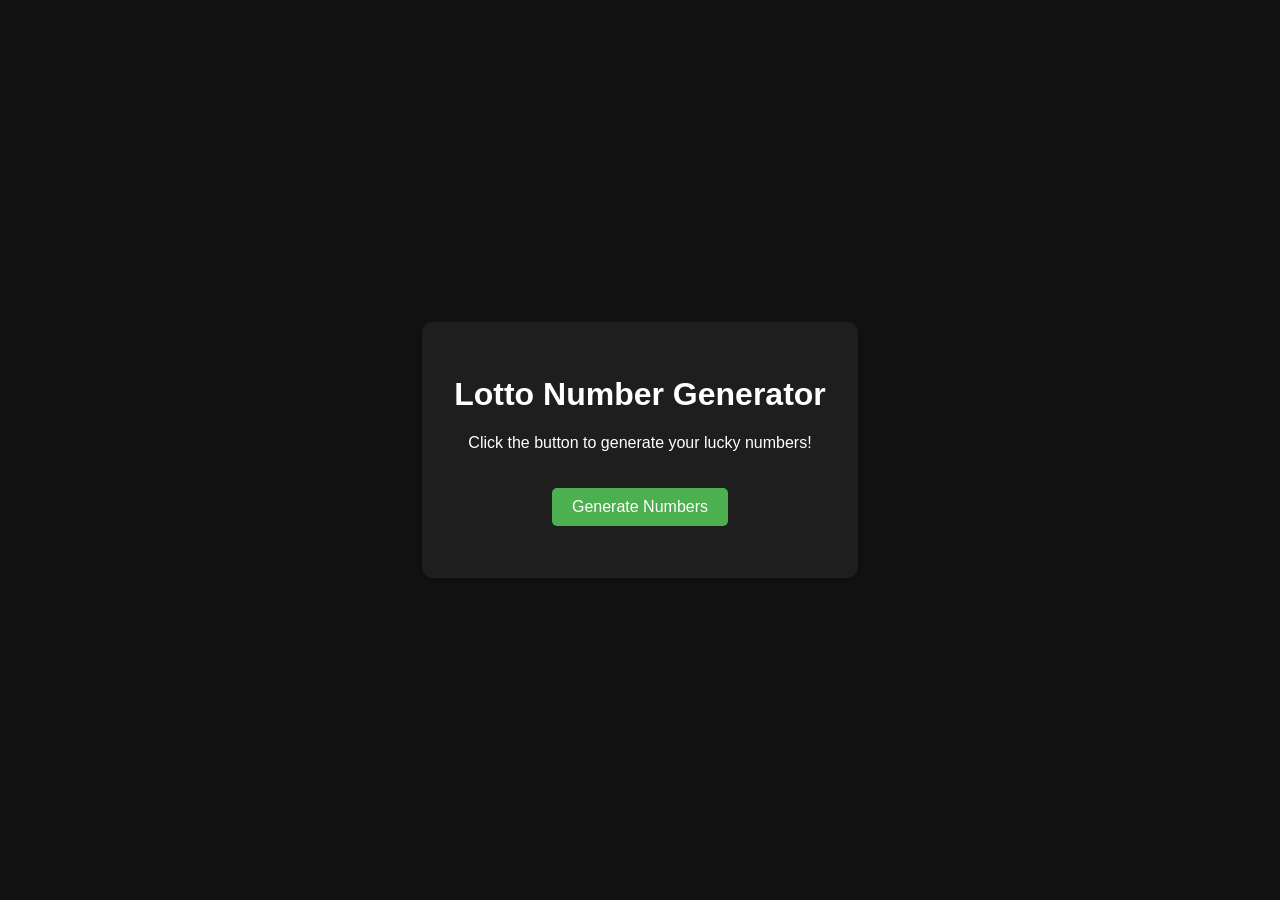
==== index.html @ f91c02c8 "chore: apply current working changes" ====
<!DOCTYPE html>
<html lang="en">
<head>
    <meta charset="UTF-8">
    <meta name="viewport" content="width=device-width, initial-scale=1.0">
    <title>Lotto Number Generator</title>
    <link rel="stylesheet" href="style.css">
</head>
<body>
    <div class="container">
        <h1>Lotto Number Generator</h1>
        <p>Click the button to generate your lucky numbers!</p>
        <button id="generator-btn">Generate Numbers</button>
        <lotto-numbers></lotto-numbers>
    </div>
    <script src="main.js"></script>
</body>
</html>
---- style.css ----
body {
    background-color: #121212;
    color: #ffffff;
    font-family: 'Segoe UI', Tahoma, Geneva, Verdana, sans-serif;
    display: flex;
    justify-content: center;
    align-items: center;
    height: 100vh;
    margin: 0;
    text-align: center;
}

.container {
    padding: 2rem;
    border-radius: 10px;
    background-color: #1e1e1e;
    box-shadow: 0 4px 8px rgba(0, 0, 0, 0.3);
}

#generator-btn {
    background-color: #4CAF50;
    color: white;
    padding: 10px 20px;
    border: none;
    border-radius: 5px;
    cursor: pointer;
    font-size: 16px;
    margin-top: 20px;
    transition: background-color 0.3s;
}

#generator-btn:hover {
    background-color: #45a049;
}

lotto-numbers .numbers-container {
    display: flex;
    justify-content: center;
    gap: 10px;
    margin-top: 20px;
}

lotto-numbers .number-circle {
    width: 50px;
    height: 50px;
    border-radius: 50%;
    background-color: #333;
    display: flex;
    justify-content: center;
    align-items: center;
    font-size: 20px;
    font-weight: bold;
    box-shadow: 0 2px 4px rgba(0, 0, 0, 0.2);
}
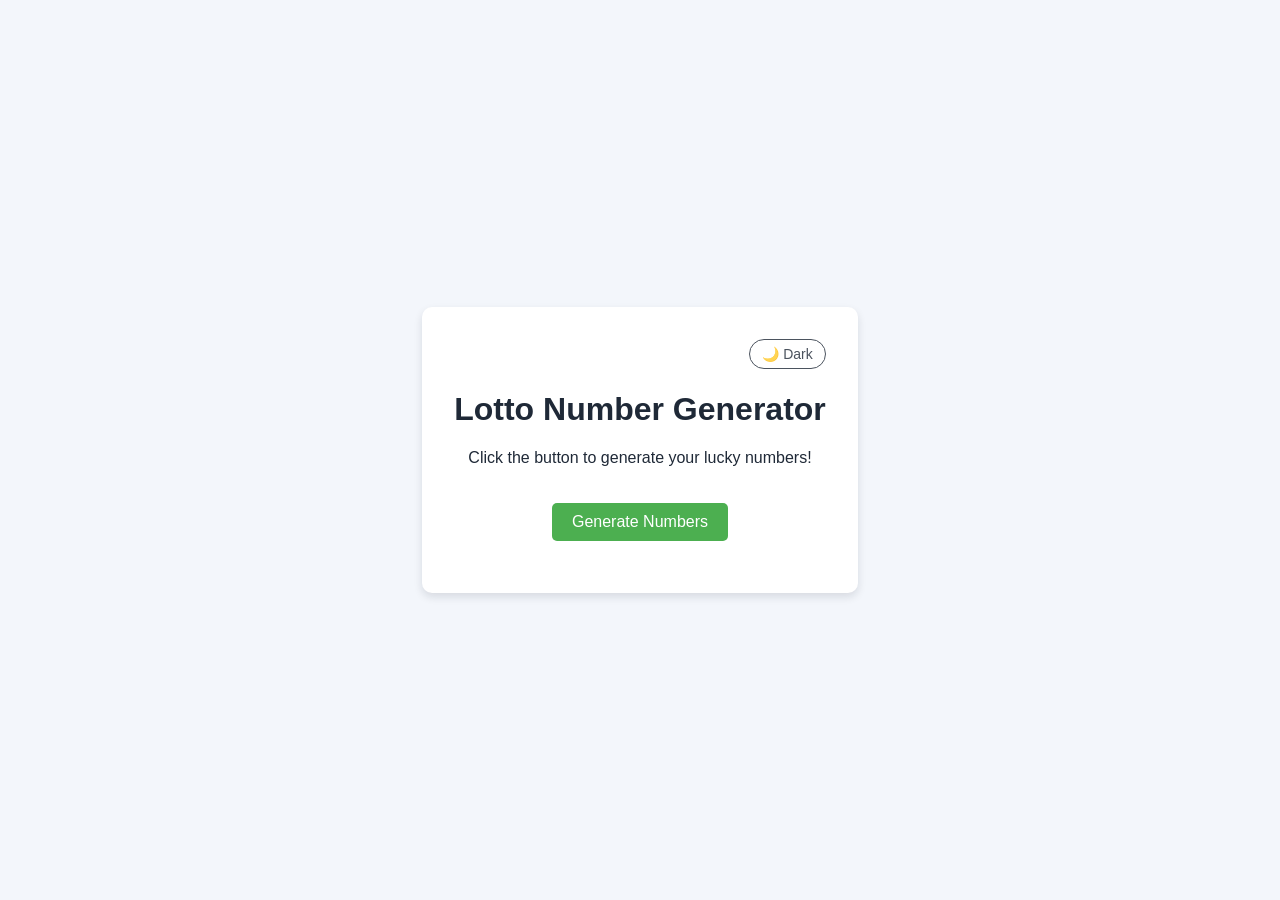
==== commit 8a790775: "feat: add light and dark theme toggle" ====
--- a/index.html
+++ b/index.html
@@ -9,6 +9,9 @@
 </head>
 <body>
     <div class="container">
+        <div class="theme-row">
+            <button id="theme-toggle-btn" type="button" aria-label="Toggle theme">🌙 Dark</button>
+        </div>
         <h1>Lotto Number Generator</h1>
         <p>Click the button to generate your lucky numbers!</p>
         <button id="generator-btn">Generate Numbers</button>
--- a/style.css
+++ b/style.css
@@ -1,7 +1,25 @@
+
+:root {
+    --bg-color: #f3f6fb;
+    --text-color: #1f2937;
+    --card-bg: #ffffff;
+    --shadow-color: rgba(15, 23, 42, 0.12);
+    --ball-bg: #e5e7eb;
+    --ball-text: #111827;
+}
+
+body.dark-mode {
+    --bg-color: #121212;
+    --text-color: #ffffff;
+    --card-bg: #1e1e1e;
+    --shadow-color: rgba(0, 0, 0, 0.3);
+    --ball-bg: #333333;
+    --ball-text: #ffffff;
+}
 
 body {
-    background-color: #121212;
-    color: #ffffff;
+    background-color: var(--bg-color);
+    color: var(--text-color);
     font-family: 'Segoe UI', Tahoma, Geneva, Verdana, sans-serif;
     display: flex;
     justify-content: center;
@@ -9,13 +27,15 @@
     height: 100vh;
     margin: 0;
     text-align: center;
+    transition: background-color 0.2s ease, color 0.2s ease;
 }
 
 .container {
     padding: 2rem;
     border-radius: 10px;
-    background-color: #1e1e1e;
-    box-shadow: 0 4px 8px rgba(0, 0, 0, 0.3);
+    background-color: var(--card-bg);
+    box-shadow: 0 4px 8px var(--shadow-color);
+    transition: background-color 0.2s ease, box-shadow 0.2s ease;
 }
 
 #generator-btn {
@@ -34,22 +54,24 @@
     background-color: #45a049;
 }
 
-lotto-numbers .numbers-container {
+.theme-row {
     display: flex;
-    justify-content: center;
-    gap: 10px;
-    margin-top: 20px;
+    justify-content: flex-end;
 }
 
-lotto-numbers .number-circle {
-    width: 50px;
-    height: 50px;
-    border-radius: 50%;
-    background-color: #333;
-    display: flex;
-    justify-content: center;
-    align-items: center;
-    font-size: 20px;
-    font-weight: bold;
-    box-shadow: 0 2px 4px rgba(0, 0, 0, 0.2);
+#theme-toggle-btn {
+    background-color: transparent;
+    color: var(--text-color);
+    border: 1px solid var(--text-color);
+    border-radius: 9999px;
+    cursor: pointer;
+    font-size: 14px;
+    padding: 6px 12px;
+    opacity: 0.8;
+    transition: background-color 0.2s ease, opacity 0.2s ease;
 }
+
+#theme-toggle-btn:hover {
+    background-color: rgba(127, 127, 127, 0.18);
+    opacity: 1;
+}
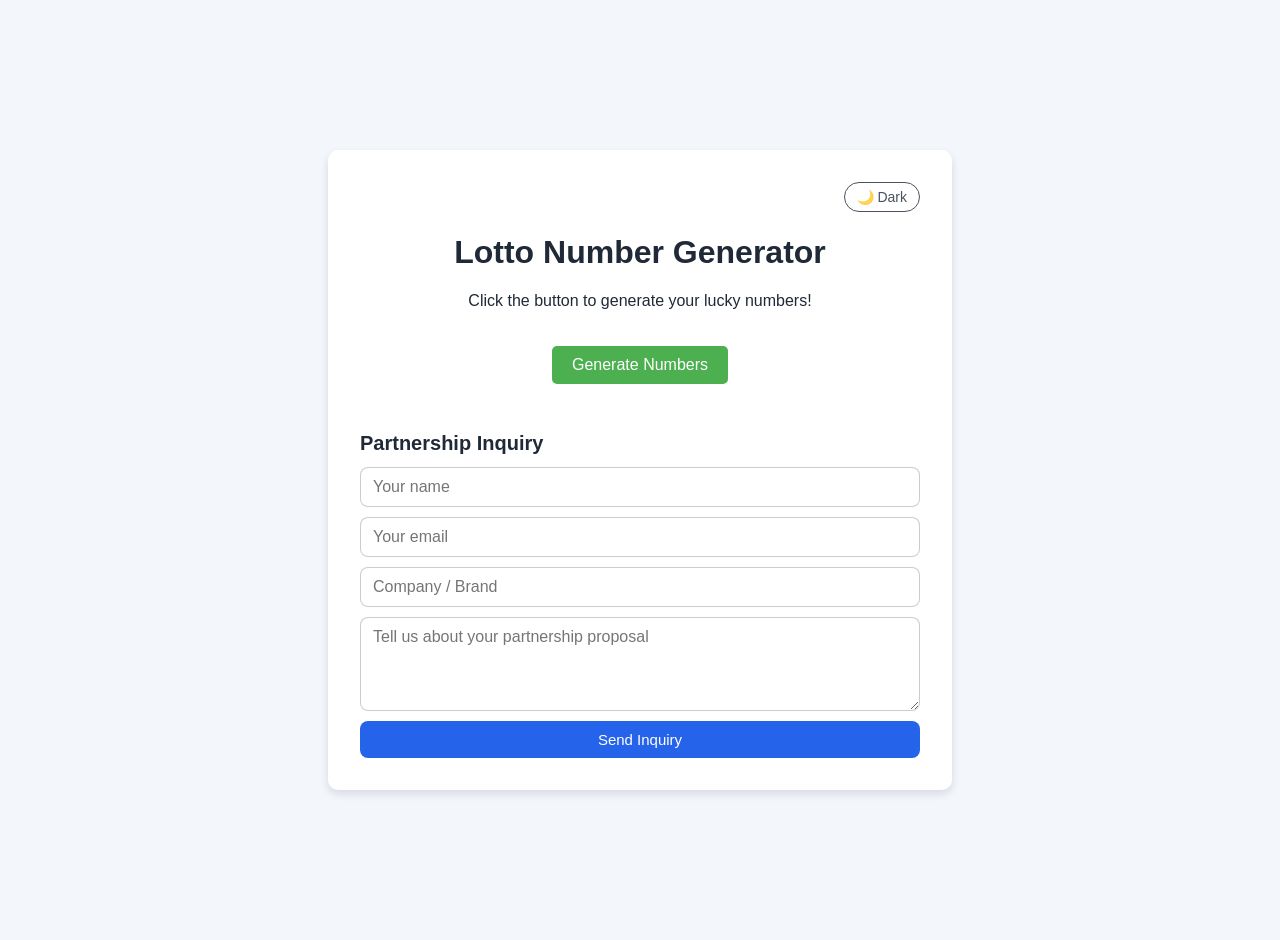
==== commit 3f58def1: "feat: add Formspree partnership inquiry form" ====
--- a/index.html
+++ b/index.html
@@ -16,6 +16,18 @@
         <p>Click the button to generate your lucky numbers!</p>
         <button id="generator-btn">Generate Numbers</button>
         <lotto-numbers></lotto-numbers>
+
+        <section class="inquiry-section">
+            <h2>Partnership Inquiry</h2>
+            <form class="inquiry-form" action="https://formspree.io/f/mjgawqqo" method="POST">
+                <input type="text" name="name" placeholder="Your name" required>
+                <input type="email" name="email" placeholder="Your email" required>
+                <input type="text" name="company" placeholder="Company / Brand">
+                <textarea name="message" placeholder="Tell us about your partnership proposal" rows="4" required></textarea>
+                <input type="hidden" name="_subject" value="New partnership inquiry">
+                <button type="submit">Send Inquiry</button>
+            </form>
+        </section>
     </div>
     <script src="main.js"></script>
 </body>
--- a/style.css
+++ b/style.css
@@ -24,13 +24,16 @@
     display: flex;
     justify-content: center;
     align-items: center;
-    height: 100vh;
+    min-height: 100vh;
     margin: 0;
+    padding: 20px;
     text-align: center;
     transition: background-color 0.2s ease, color 0.2s ease;
 }
 
 .container {
+    width: 100%;
+    max-width: 560px;
     padding: 2rem;
     border-radius: 10px;
     background-color: var(--card-bg);
@@ -75,3 +78,48 @@
     background-color: rgba(127, 127, 127, 0.18);
     opacity: 1;
 }
+
+.inquiry-section {
+    margin-top: 28px;
+    text-align: left;
+}
+
+.inquiry-section h2 {
+    margin: 0 0 12px 0;
+    font-size: 20px;
+}
+
+.inquiry-form {
+    display: grid;
+    gap: 10px;
+}
+
+.inquiry-form input,
+.inquiry-form textarea {
+    width: 100%;
+    box-sizing: border-box;
+    border: 1px solid rgba(127, 127, 127, 0.4);
+    border-radius: 8px;
+    padding: 10px 12px;
+    font: inherit;
+    color: var(--text-color);
+    background-color: var(--card-bg);
+}
+
+.inquiry-form textarea {
+    resize: vertical;
+}
+
+.inquiry-form button {
+    background-color: #2563eb;
+    color: #fff;
+    border: none;
+    border-radius: 8px;
+    padding: 10px 14px;
+    font-size: 15px;
+    cursor: pointer;
+}
+
+.inquiry-form button:hover {
+    background-color: #1d4ed8;
+}
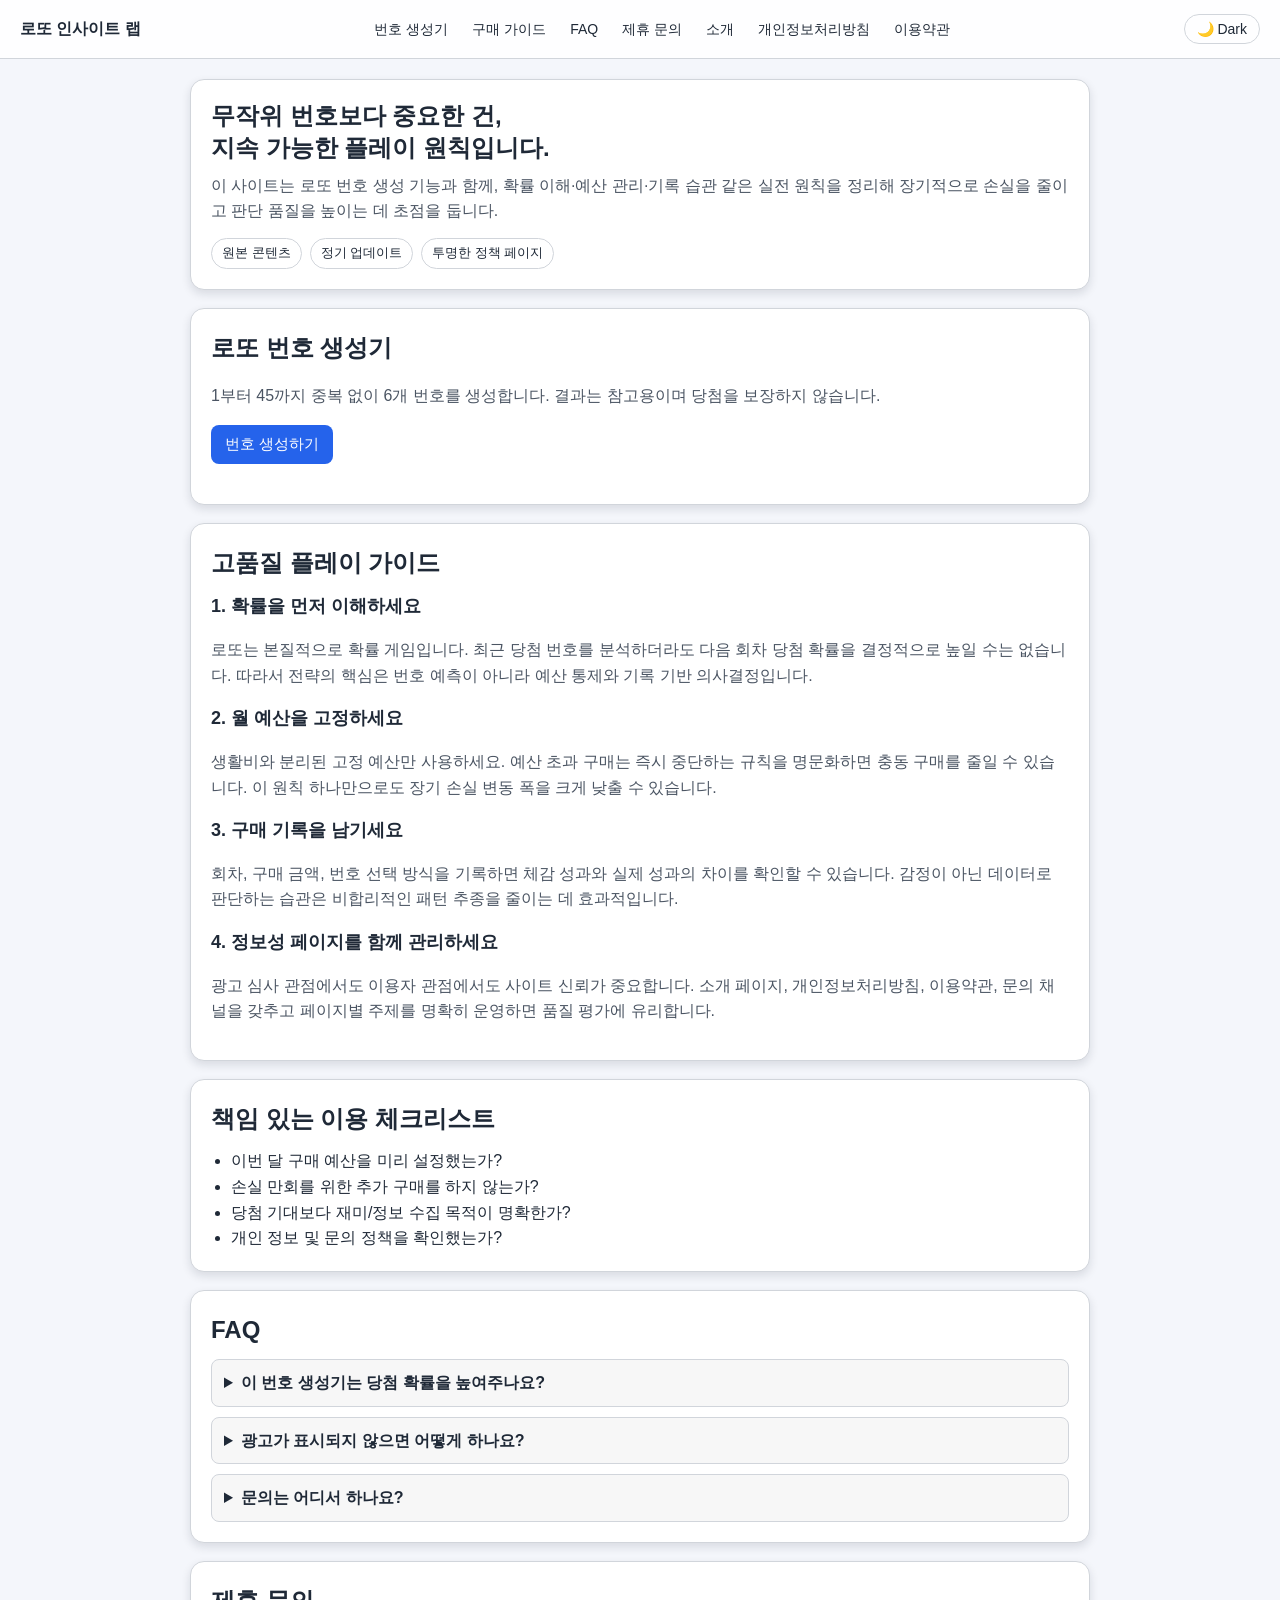
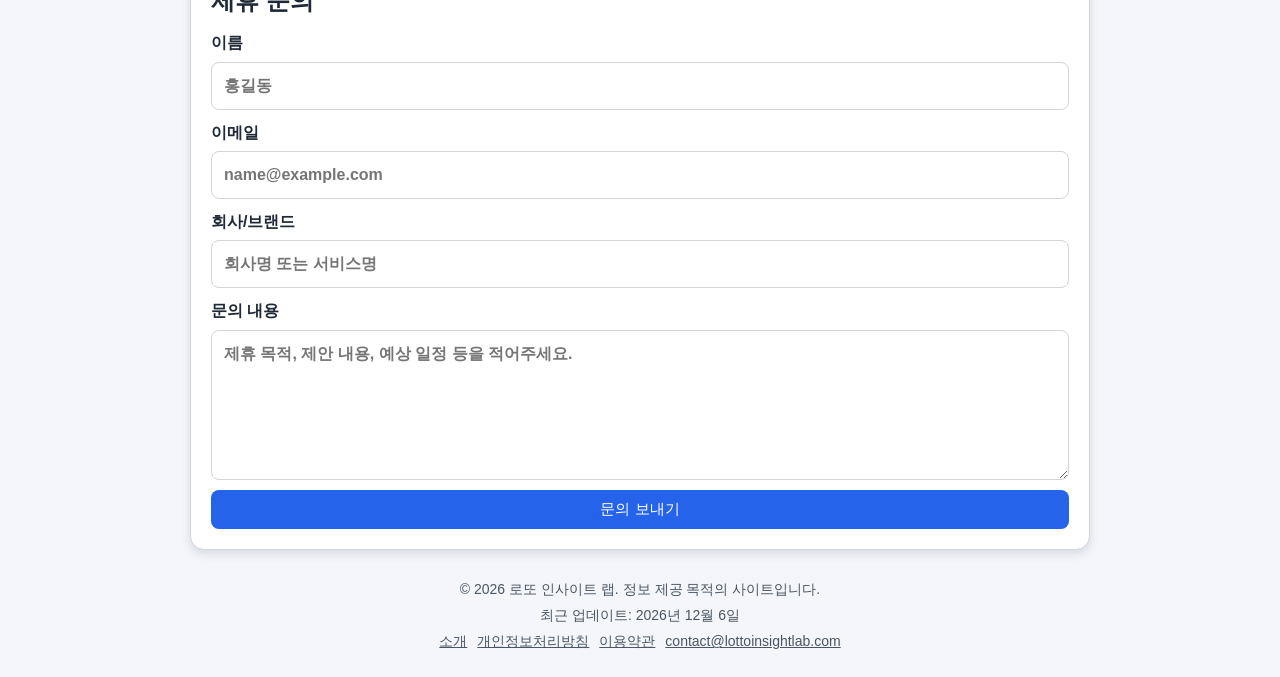
==== commit d0e9cf21: "feat: rebuild site quality structure for AdSense readiness" ====
--- a/index.html
+++ b/index.html
@@ -1,34 +1,148 @@
 
 <!DOCTYPE html>
-<html lang="en">
+<html lang="ko">
 <head>
     <meta charset="UTF-8">
     <meta name="viewport" content="width=device-width, initial-scale=1.0">
-    <title>Lotto Number Generator</title>
+    <title>로또 인사이트 랩 | 데이터 기반 로또 정보와 생성기</title>
+    <meta name="description" content="로또 번호 생성기, 확률 이해 가이드, 자금 관리 체크리스트를 제공하는 정보형 사이트입니다.">
+    <meta name="google-adsense-account" content="ca-pub-9512119373013148">
+    <script async src="https://pagead2.googlesyndication.com/pagead/js/adsbygoogle.js?client=ca-pub-9512119373013148" crossorigin="anonymous"></script>
     <link rel="stylesheet" href="style.css">
 </head>
 <body>
-    <div class="container">
-        <div class="theme-row">
-            <button id="theme-toggle-btn" type="button" aria-label="Toggle theme">🌙 Dark</button>
-        </div>
-        <h1>Lotto Number Generator</h1>
-        <p>Click the button to generate your lucky numbers!</p>
-        <button id="generator-btn">Generate Numbers</button>
-        <lotto-numbers></lotto-numbers>
+    <header class="site-header">
+        <a class="brand" href="index.html">로또 인사이트 랩</a>
+        <nav class="main-nav" aria-label="주요 메뉴">
+            <a href="#tool">번호 생성기</a>
+            <a href="#guide">구매 가이드</a>
+            <a href="#faq">FAQ</a>
+            <a href="#inquiry">제휴 문의</a>
+            <a href="about.html">소개</a>
+            <a href="privacy.html">개인정보처리방침</a>
+            <a href="terms.html">이용약관</a>
+        </nav>
+        <button id="theme-toggle-btn" class="theme-toggle-btn" type="button" aria-label="Toggle theme">🌙 Dark</button>
+    </header>
 
-        <section class="inquiry-section">
-            <h2>Partnership Inquiry</h2>
+    <main class="container">
+        <section class="hero">
+            <h1>무작위 번호보다 중요한 건, <br>지속 가능한 플레이 원칙입니다.</h1>
+            <p>
+                이 사이트는 로또 번호 생성 기능과 함께, 확률 이해·예산 관리·기록 습관 같은
+                실전 원칙을 정리해 장기적으로 손실을 줄이고 판단 품질을 높이는 데 초점을 둡니다.
+            </p>
+            <div class="hero-badges">
+                <span>원본 콘텐츠</span>
+                <span>정기 업데이트</span>
+                <span>투명한 정책 페이지</span>
+            </div>
+        </section>
+
+        <section id="tool" class="panel">
+            <h2>로또 번호 생성기</h2>
+            <p>1부터 45까지 중복 없이 6개 번호를 생성합니다. 결과는 참고용이며 당첨을 보장하지 않습니다.</p>
+            <button id="generator-btn" class="primary-btn" type="button">번호 생성하기</button>
+            <lotto-numbers></lotto-numbers>
+        </section>
+
+        <section id="guide" class="panel">
+            <h2>고품질 플레이 가이드</h2>
+            <article>
+                <h3>1. 확률을 먼저 이해하세요</h3>
+                <p>
+                    로또는 본질적으로 확률 게임입니다. 최근 당첨 번호를 분석하더라도
+                    다음 회차 당첨 확률을 결정적으로 높일 수는 없습니다. 따라서 전략의 핵심은
+                    번호 예측이 아니라 예산 통제와 기록 기반 의사결정입니다.
+                </p>
+            </article>
+            <article>
+                <h3>2. 월 예산을 고정하세요</h3>
+                <p>
+                    생활비와 분리된 고정 예산만 사용하세요. 예산 초과 구매는 즉시 중단하는 규칙을
+                    명문화하면 충동 구매를 줄일 수 있습니다. 이 원칙 하나만으로도 장기 손실 변동 폭을
+                    크게 낮출 수 있습니다.
+                </p>
+            </article>
+            <article>
+                <h3>3. 구매 기록을 남기세요</h3>
+                <p>
+                    회차, 구매 금액, 번호 선택 방식을 기록하면 체감 성과와 실제 성과의 차이를 확인할 수 있습니다.
+                    감정이 아닌 데이터로 판단하는 습관은 비합리적인 패턴 추종을 줄이는 데 효과적입니다.
+                </p>
+            </article>
+            <article>
+                <h3>4. 정보성 페이지를 함께 관리하세요</h3>
+                <p>
+                    광고 심사 관점에서도 이용자 관점에서도 사이트 신뢰가 중요합니다.
+                    소개 페이지, 개인정보처리방침, 이용약관, 문의 채널을 갖추고
+                    페이지별 주제를 명확히 운영하면 품질 평가에 유리합니다.
+                </p>
+            </article>
+        </section>
+
+        <section class="panel">
+            <h2>책임 있는 이용 체크리스트</h2>
+            <ul class="check-list">
+                <li>이번 달 구매 예산을 미리 설정했는가?</li>
+                <li>손실 만회를 위한 추가 구매를 하지 않는가?</li>
+                <li>당첨 기대보다 재미/정보 수집 목적이 명확한가?</li>
+                <li>개인 정보 및 문의 정책을 확인했는가?</li>
+            </ul>
+        </section>
+
+        <section id="faq" class="panel">
+            <h2>FAQ</h2>
+            <details>
+                <summary>이 번호 생성기는 당첨 확률을 높여주나요?</summary>
+                <p>아니요. 무작위 생성 도구이며 특정 번호의 우위를 보장하지 않습니다.</p>
+            </details>
+            <details>
+                <summary>광고가 표시되지 않으면 어떻게 하나요?</summary>
+                <p>애드센스 심사 상태, 트래픽, 계정 정책, 광고 제한 설정에 따라 표시 여부가 달라질 수 있습니다.</p>
+            </details>
+            <details>
+                <summary>문의는 어디서 하나요?</summary>
+                <p>아래 제휴 문의 폼으로 전달해 주세요. 영업일 기준으로 확인 후 답변합니다.</p>
+            </details>
+        </section>
+
+        <section id="inquiry" class="panel inquiry-section">
+            <h2>제휴 문의</h2>
             <form class="inquiry-form" action="https://formspree.io/f/mjgawqqo" method="POST">
-                <input type="text" name="name" placeholder="Your name" required>
-                <input type="email" name="email" placeholder="Your email" required>
-                <input type="text" name="company" placeholder="Company / Brand">
-                <textarea name="message" placeholder="Tell us about your partnership proposal" rows="4" required></textarea>
+                <label>
+                    이름
+                    <input type="text" name="name" placeholder="홍길동" required>
+                </label>
+                <label>
+                    이메일
+                    <input type="email" name="email" placeholder="name@example.com" required>
+                </label>
+                <label>
+                    회사/브랜드
+                    <input type="text" name="company" placeholder="회사명 또는 서비스명">
+                </label>
+                <label>
+                    문의 내용
+                    <textarea name="message" placeholder="제휴 목적, 제안 내용, 예상 일정 등을 적어주세요." rows="5" required></textarea>
+                </label>
                 <input type="hidden" name="_subject" value="New partnership inquiry">
-                <button type="submit">Send Inquiry</button>
+                <button type="submit" class="primary-btn">문의 보내기</button>
             </form>
         </section>
-    </div>
+    </main>
+
+    <footer class="site-footer">
+        <p>© <span id="current-year"></span> 로또 인사이트 랩. 정보 제공 목적의 사이트입니다.</p>
+        <p>최근 업데이트: <span id="last-updated"></span></p>
+        <p class="footer-links">
+            <a href="about.html">소개</a>
+            <a href="privacy.html">개인정보처리방침</a>
+            <a href="terms.html">이용약관</a>
+            <a href="mailto:contact@lottoinsightlab.com">contact@lottoinsightlab.com</a>
+        </p>
+    </footer>
+
     <script src="main.js"></script>
 </body>
 </html>
--- a/style.css
+++ b/style.css
@@ -1,92 +1,192 @@
 
 :root {
-    --bg-color: #f3f6fb;
+    --bg-color: #f4f6fb;
     --text-color: #1f2937;
+    --muted-text: #4b5563;
     --card-bg: #ffffff;
     --shadow-color: rgba(15, 23, 42, 0.12);
     --ball-bg: #e5e7eb;
     --ball-text: #111827;
+    --line-color: #d1d5db;
+    --accent-color: #2563eb;
+    --accent-hover: #1d4ed8;
+    --header-bg: rgba(255, 255, 255, 0.88);
 }
 
 body.dark-mode {
-    --bg-color: #121212;
-    --text-color: #ffffff;
-    --card-bg: #1e1e1e;
-    --shadow-color: rgba(0, 0, 0, 0.3);
-    --ball-bg: #333333;
-    --ball-text: #ffffff;
+    --bg-color: #0f172a;
+    --text-color: #e5e7eb;
+    --muted-text: #cbd5e1;
+    --card-bg: #111827;
+    --shadow-color: rgba(2, 6, 23, 0.5);
+    --ball-bg: #1f2937;
+    --ball-text: #f9fafb;
+    --line-color: #334155;
+    --accent-color: #3b82f6;
+    --accent-hover: #60a5fa;
+    --header-bg: rgba(15, 23, 42, 0.88);
+}
+
+* {
+    box-sizing: border-box;
+}
+
+html, body {
+    margin: 0;
+    padding: 0;
 }
 
 body {
     background-color: var(--bg-color);
     color: var(--text-color);
-    font-family: 'Segoe UI', Tahoma, Geneva, Verdana, sans-serif;
-    display: flex;
+    font-family: "Noto Sans KR", "Apple SD Gothic Neo", "Malgun Gothic", sans-serif;
+    line-height: 1.6;
+    transition: background-color 0.2s ease, color 0.2s ease;
+}
+
+a {
+    color: inherit;
+}
+
+.site-header {
+    position: sticky;
+    top: 0;
+    z-index: 30;
+    display: flex;
+    align-items: center;
+    justify-content: space-between;
+    gap: 16px;
+    padding: 14px 20px;
+    border-bottom: 1px solid var(--line-color);
+    background-color: var(--header-bg);
+    backdrop-filter: blur(8px);
+}
+
+.brand {
+    font-weight: 800;
+    text-decoration: none;
+    white-space: nowrap;
+}
+
+.main-nav {
+    display: flex;
+    flex-wrap: wrap;
     justify-content: center;
-    align-items: center;
-    min-height: 100vh;
-    margin: 0;
-    padding: 20px;
-    text-align: center;
-    transition: background-color 0.2s ease, color 0.2s ease;
-}
-
-.container {
-    width: 100%;
-    max-width: 560px;
-    padding: 2rem;
-    border-radius: 10px;
-    background-color: var(--card-bg);
-    box-shadow: 0 4px 8px var(--shadow-color);
-    transition: background-color 0.2s ease, box-shadow 0.2s ease;
-}
-
-#generator-btn {
-    background-color: #4CAF50;
-    color: white;
-    padding: 10px 20px;
-    border: none;
-    border-radius: 5px;
-    cursor: pointer;
-    font-size: 16px;
-    margin-top: 20px;
-    transition: background-color 0.3s;
-}
-
-#generator-btn:hover {
-    background-color: #45a049;
-}
-
-.theme-row {
-    display: flex;
-    justify-content: flex-end;
-}
-
-#theme-toggle-btn {
+    gap: 12px;
+    font-size: 14px;
+}
+
+.main-nav a {
+    text-decoration: none;
+    padding: 4px 6px;
+    border-radius: 6px;
+}
+
+.main-nav a:hover {
+    background-color: rgba(127, 127, 127, 0.14);
+}
+
+.theme-toggle-btn {
     background-color: transparent;
     color: var(--text-color);
-    border: 1px solid var(--text-color);
+    border: 1px solid var(--line-color);
     border-radius: 9999px;
     cursor: pointer;
+    padding: 6px 12px;
     font-size: 14px;
-    padding: 6px 12px;
-    opacity: 0.8;
-    transition: background-color 0.2s ease, opacity 0.2s ease;
-}
-
-#theme-toggle-btn:hover {
-    background-color: rgba(127, 127, 127, 0.18);
-    opacity: 1;
-}
-
-.inquiry-section {
-    margin-top: 28px;
-    text-align: left;
-}
-
-.inquiry-section h2 {
-    margin: 0 0 12px 0;
-    font-size: 20px;
+}
+
+.container {
+    width: min(900px, 100% - 32px);
+    margin: 20px auto 28px;
+    display: grid;
+    gap: 18px;
+}
+
+.hero,
+.panel {
+    background: var(--card-bg);
+    border: 1px solid var(--line-color);
+    border-radius: 14px;
+    box-shadow: 0 4px 10px var(--shadow-color);
+    padding: 20px;
+}
+
+.hero h1 {
+    margin: 0 0 10px;
+    line-height: 1.3;
+}
+
+.hero p {
+    margin: 0;
+    color: var(--muted-text);
+}
+
+.hero-badges {
+    margin-top: 14px;
+    display: flex;
+    flex-wrap: wrap;
+    gap: 8px;
+}
+
+.hero-badges span {
+    border: 1px solid var(--line-color);
+    border-radius: 9999px;
+    padding: 4px 10px;
+    font-size: 13px;
+}
+
+.panel h2 {
+    margin-top: 0;
+    margin-bottom: 10px;
+}
+
+.panel p {
+    color: var(--muted-text);
+}
+
+.panel article + article {
+    margin-top: 12px;
+}
+
+.panel h3 {
+    margin: 0 0 4px;
+    font-size: 18px;
+}
+
+.primary-btn {
+    background-color: var(--accent-color);
+    color: #ffffff;
+    border: none;
+    border-radius: 8px;
+    cursor: pointer;
+    font-size: 15px;
+    padding: 10px 14px;
+}
+
+.primary-btn:hover {
+    background-color: var(--accent-hover);
+}
+
+.check-list {
+    margin: 0;
+    padding-left: 20px;
+}
+
+details {
+    border: 1px solid var(--line-color);
+    border-radius: 8px;
+    padding: 10px 12px;
+    background-color: rgba(127, 127, 127, 0.06);
+}
+
+details + details {
+    margin-top: 10px;
+}
+
+summary {
+    cursor: pointer;
+    font-weight: 700;
 }
 
 .inquiry-form {
@@ -94,11 +194,16 @@
     gap: 10px;
 }
 
+.inquiry-form label {
+    display: grid;
+    gap: 6px;
+    font-weight: 600;
+}
+
 .inquiry-form input,
 .inquiry-form textarea {
     width: 100%;
-    box-sizing: border-box;
-    border: 1px solid rgba(127, 127, 127, 0.4);
+    border: 1px solid var(--line-color);
     border-radius: 8px;
     padding: 10px 12px;
     font: inherit;
@@ -110,16 +215,54 @@
     resize: vertical;
 }
 
-.inquiry-form button {
-    background-color: #2563eb;
-    color: #fff;
-    border: none;
-    border-radius: 8px;
-    padding: 10px 14px;
-    font-size: 15px;
-    cursor: pointer;
-}
-
-.inquiry-form button:hover {
-    background-color: #1d4ed8;
-}
+.site-footer {
+    width: min(900px, 100% - 32px);
+    margin: 0 auto 24px;
+    text-align: center;
+    color: var(--muted-text);
+    font-size: 14px;
+}
+
+.site-footer p {
+    margin: 4px 0;
+}
+
+.footer-links {
+    display: flex;
+    flex-wrap: wrap;
+    justify-content: center;
+    gap: 10px;
+}
+
+.content-page {
+    width: min(900px, 100% - 32px);
+    margin: 24px auto;
+    background: var(--card-bg);
+    border: 1px solid var(--line-color);
+    border-radius: 14px;
+    box-shadow: 0 4px 10px var(--shadow-color);
+    padding: 20px;
+}
+
+.content-page h1 {
+    margin-top: 0;
+}
+
+.content-page h2 {
+    margin-bottom: 8px;
+}
+
+@media (max-width: 780px) {
+    .site-header {
+        flex-direction: column;
+        align-items: flex-start;
+    }
+
+    .main-nav {
+        justify-content: flex-start;
+    }
+
+    .theme-toggle-btn {
+        align-self: flex-end;
+    }
+}
